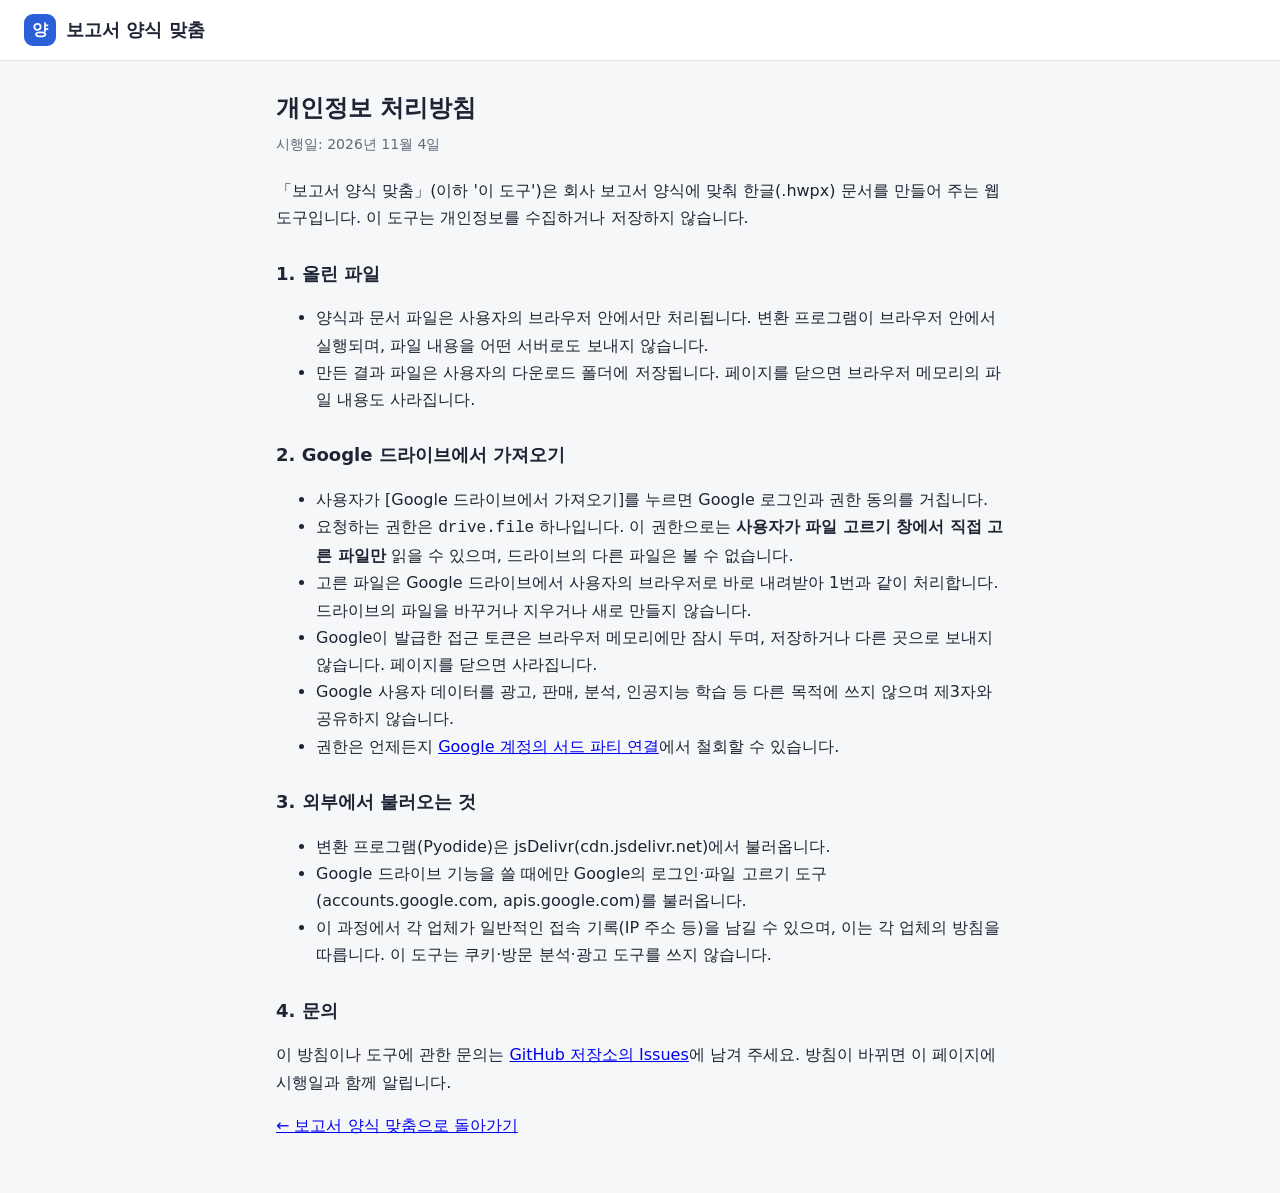
==== web/privacy.html @ dce78ef7 "개인정보 처리방침 페이지 추가(Google 앱 게시 요건) Co-Authored-By: Claude Opus 5.5 <noreply@anthropic.com>" ====
<!doctype html>
<html lang="ko">
<head>
<meta charset="utf-8">
<meta name="viewport" content="width=device-width, initial-scale=1">
<title>개인정보 처리방침 — 보고서 양식 맞춤</title>
<link rel="stylesheet" href="style.css">
<style>
  .doc h1 { font-size: 24px; margin: 0 0 6px; }
  .doc h2 { font-size: 18px; margin: 28px 0 8px; }
  .doc p, .doc li { line-height: 1.7; }
  .doc .date { color: var(--muted); font-size: 14px; margin: 0 0 20px; }
</style>
</head>
<body>
<header class="top">
  <a class="brand" href="./" style="color:inherit;text-decoration:none"><span class="mark" aria-hidden="true">양</span><span>보고서 양식 맞춤</span></a>
</header>

<main class="doc">
  <h1>개인정보 처리방침</h1>
  <p class="date">시행일: 2026년 11월 4일</p>

  <p>「보고서 양식 맞춤」(이하 '이 도구')은 회사 보고서 양식에 맞춰 한글(.hwpx) 문서를 만들어 주는 웹 도구입니다.
  이 도구는 개인정보를 수집하거나 저장하지 않습니다.</p>

  <h2>1. 올린 파일</h2>
  <ul>
    <li>양식과 문서 파일은 사용자의 브라우저 안에서만 처리됩니다. 변환 프로그램이 브라우저 안에서 실행되며, 파일 내용을 어떤 서버로도 보내지 않습니다.</li>
    <li>만든 결과 파일은 사용자의 다운로드 폴더에 저장됩니다. 페이지를 닫으면 브라우저 메모리의 파일 내용도 사라집니다.</li>
  </ul>

  <h2>2. Google 드라이브에서 가져오기</h2>
  <ul>
    <li>사용자가 [Google 드라이브에서 가져오기]를 누르면 Google 로그인과 권한 동의를 거칩니다.</li>
    <li>요청하는 권한은 <code>drive.file</code> 하나입니다. 이 권한으로는 <b>사용자가 파일 고르기 창에서 직접 고른 파일만</b> 읽을 수 있으며, 드라이브의 다른 파일은 볼 수 없습니다.</li>
    <li>고른 파일은 Google 드라이브에서 사용자의 브라우저로 바로 내려받아 1번과 같이 처리합니다. 드라이브의 파일을 바꾸거나 지우거나 새로 만들지 않습니다.</li>
    <li>Google이 발급한 접근 토큰은 브라우저 메모리에만 잠시 두며, 저장하거나 다른 곳으로 보내지 않습니다. 페이지를 닫으면 사라집니다.</li>
    <li>Google 사용자 데이터를 광고, 판매, 분석, 인공지능 학습 등 다른 목적에 쓰지 않으며 제3자와 공유하지 않습니다.</li>
    <li>권한은 언제든지 <a href="https://myaccount.google.com/permissions">Google 계정의 서드 파티 연결</a>에서 철회할 수 있습니다.</li>
  </ul>

  <h2>3. 외부에서 불러오는 것</h2>
  <ul>
    <li>변환 프로그램(Pyodide)은 jsDelivr(cdn.jsdelivr.net)에서 불러옵니다.</li>
    <li>Google 드라이브 기능을 쓸 때에만 Google의 로그인·파일 고르기 도구(accounts.google.com, apis.google.com)를 불러옵니다.</li>
    <li>이 과정에서 각 업체가 일반적인 접속 기록(IP 주소 등)을 남길 수 있으며, 이는 각 업체의 방침을 따릅니다. 이 도구는 쿠키·방문 분석·광고 도구를 쓰지 않습니다.</li>
  </ul>

  <h2>4. 문의</h2>
  <p>이 방침이나 도구에 관한 문의는 <a href="https://github.com/kimshort1234567-jpg/hwpx-yangsik/issues">GitHub 저장소의 Issues</a>에 남겨 주세요.
  방침이 바뀌면 이 페이지에 시행일과 함께 알립니다.</p>

  <p><a href="./">← 보고서 양식 맞춤으로 돌아가기</a></p>
</main>
</body>
</html>
---- web/style.css ----
:root {
  --bg: #f6f7f9;
  --panel: #ffffff;
  --ink: #1d2433;
  --muted: #5f6b7a;
  --line: #dfe3e8;
  --brand: #2b5fd9;
  --brand-soft: #e9effc;
  --ok: #1f8a4c;
  --ok-soft: #e7f5ec;
  --warn: #9a6200;
  --warn-soft: #fdf3e1;
  --err: #c0362c;
  --err-soft: #fdecea;
  --radius: 14px;
  --shadow: 0 1px 2px rgba(16, 24, 40, .06), 0 4px 16px rgba(16, 24, 40, .06);
  color-scheme: light;
}
@media (prefers-color-scheme: dark) {
  :root {
    --bg: #12151b; --panel: #1b2029; --ink: #e8ebf0; --muted: #9aa4b2; --line: #2c3340;
    --brand: #6c95f0; --brand-soft: #1f2a44; --ok: #4cc283; --ok-soft: #173326; --warn: #e2a84a; --warn-soft: #34291a;
    --err: #f07a70; --err-soft: #3a1f1d; color-scheme: dark;
  }
}
* { box-sizing: border-box; }
body {
  margin: 0; background: var(--bg); color: var(--ink);
  font-family: "Pretendard", "Apple SD Gothic Neo", "Malgun Gothic", "Noto Sans KR", system-ui, sans-serif;
  font-size: 16px; line-height: 1.6;
}
.top {
  display: flex; align-items: center; justify-content: space-between; gap: 12px;
  padding: 14px 24px; background: var(--panel); border-bottom: 1px solid var(--line);
  position: sticky; top: 0; z-index: 5;
}
.brand { display: flex; align-items: center; gap: 10px; font-weight: 700; font-size: 18px; }
.mark {
  display: inline-grid; place-items: center; width: 32px; height: 32px; border-radius: 9px;
  background: var(--brand); color: #fff; font-size: 16px;
}
.engine { display: flex; align-items: center; gap: 8px; font-size: 13px; color: var(--muted); }
.engine .dot { width: 8px; height: 8px; border-radius: 50%; background: var(--warn); animation: pulse 1.2s infinite; }
.engine.ready .dot { background: var(--ok); animation: none; }
.engine.fail .dot { background: var(--err); animation: none; }
@keyframes pulse { 50% { opacity: .3; } }

main { max-width: 760px; margin: 0 auto; padding: 28px 16px 40px; }
.lead { font-size: 17px; margin: 0 0 6px; }
.privacy { margin: 0 0 24px; color: var(--muted); font-size: 14px; }

.step {
  background: var(--panel); border: 1px solid var(--line); border-radius: var(--radius);
  box-shadow: var(--shadow); padding: 20px 22px; margin-bottom: 18px; transition: opacity .2s;
}
.step.locked { opacity: .45; pointer-events: none; }
.step-head { display: flex; align-items: center; gap: 12px; margin-bottom: 14px; }
.step-head h2 { font-size: 18px; margin: 0; }
.num {
  display: inline-grid; place-items: center; width: 28px; height: 28px; border-radius: 50%;
  background: var(--brand-soft); color: var(--brand); font-weight: 700; flex: none;
}
.step.done .num { background: var(--ok); color: #fff; }

.drop {
  border: 2px dashed var(--line); border-radius: 12px; padding: 26px 16px; text-align: center;
  transition: border-color .15s, background .15s; outline: none;
}
.drop.over, .drop:focus-visible { border-color: var(--brand); background: var(--brand-soft); }
.drop-main { margin: 0; font-weight: 600; }
.drop-sub { margin: 4px 0 10px; color: var(--muted); font-size: 14px; }
.drop-hint { margin: 12px 0 0; color: var(--muted); font-size: 13px; }

.btn {
  font: inherit; font-size: 15px; font-weight: 600; border-radius: 10px; padding: 9px 18px; cursor: pointer;
  border: 1px solid var(--brand); background: var(--panel); color: var(--brand);
}
.btn:hover { background: var(--brand-soft); }
.btn.primary { background: var(--brand); color: #fff; }
.btn.primary:hover { filter: brightness(1.07); }
.btn.ghost { border-color: var(--line); color: var(--ink); }
.btn:disabled { opacity: .45; cursor: not-allowed; filter: none; }
.linkbtn { font: inherit; font-size: 14px; background: none; border: 0; color: var(--brand); cursor: pointer; padding: 0; }

.card { border: 1px solid var(--line); border-radius: 12px; padding: 14px 16px; }
.card .file { display: flex; align-items: center; justify-content: space-between; gap: 10px; flex-wrap: wrap; }
.card .file b { overflow-wrap: anywhere; }
.card .file > span { min-width: 0; flex: 1 1 260px; }
.chips { display: flex; flex-wrap: wrap; gap: 6px; margin: 10px 0 2px; padding: 0; list-style: none; }
.chips li { font-size: 13px; padding: 3px 10px; border-radius: 999px; background: var(--ok-soft); color: var(--ok); }
.chips li.no { background: var(--bg); color: var(--muted); }
.notes { margin: 10px 0 0; padding-left: 18px; font-size: 14px; color: var(--muted); }
.notes li.warn { color: var(--warn); }
.done-msg { margin: 0 0 8px; font-size: 17px; font-weight: 700; color: var(--ok); }
.row-actions { display: flex; flex-wrap: wrap; gap: 8px; margin-top: 12px; }
.error { margin: 10px 0 0; padding: 10px 12px; border-radius: 10px; background: var(--err-soft); color: var(--err); font-size: 14px; }
.foot { text-align: center; color: var(--muted); font-size: 13px; padding: 0 16px 30px; }

.modal { position: fixed; inset: 0; background: rgba(15, 20, 30, .45); display: grid; place-items: center; padding: 16px; z-index: 20; }
.modal[hidden] { display: none; }
.sheet {
  background: var(--panel); border-radius: 16px; padding: 22px 22px 18px; width: min(560px, 100%);
  max-height: calc(100vh - 32px); overflow: auto; box-shadow: 0 10px 40px rgba(0, 0, 0, .25);
}
.sheet.small { width: min(420px, 100%); }
.sheet.center { text-align: center; }
.sheet h3 { margin: 0 0 4px; font-size: 19px; }
.hint { margin: 0 0 14px; color: var(--muted); font-size: 14px; }
fieldset { border: 1px solid var(--line); border-radius: 12px; padding: 12px 14px; margin: 0 0 12px; }
fieldset[hidden] { display: none; }
.opt-desc { display: block; margin: 1px 0 0 24px; font-size: 13px; color: var(--muted); }
.opt-note { margin: 8px 0 0; font-size: 13px; color: var(--muted); }
legend { font-weight: 700; padding: 0 4px; }
legend small { font-weight: 400; color: var(--muted); }
.opts { display: flex; gap: 18px; flex-wrap: wrap; margin-top: 4px; }
.opts.col { flex-direction: column; gap: 6px; }
label { cursor: pointer; }
.row { display: flex; align-items: center; gap: 8px; flex-wrap: wrap; margin-top: 6px; }
.sub { margin-top: 10px; padding-top: 10px; border-top: 1px dashed var(--line); }
.sub[hidden] { display: none; }
.q { margin: 0 0 2px; font-weight: 600; }
input[type=text], input[type=number] {
  font: inherit; font-size: 15px; padding: 6px 10px; border: 1px solid var(--line); border-radius: 8px;
  background: var(--panel); color: var(--ink); min-width: 0; flex: 1 1 200px;
}
input[type=number] { flex: 0 1 160px; }
.preview { font-size: 14px; color: var(--brand); background: var(--brand-soft); border-radius: 6px; padding: 1px 8px; }
.preview:empty { display: none; }
.need { min-height: 1.2em; margin: 4px 0 0; color: var(--warn); font-size: 14px; }
.actions { display: flex; justify-content: flex-end; gap: 8px; margin-top: 12px; }
.import-choices { display: grid; gap: 10px; margin-top: 12px; }
.choice {
  display: flex; align-items: center; gap: 12px; text-align: left; font: inherit; color: var(--ink);
  border: 1px solid var(--line); border-radius: 12px; background: var(--panel); padding: 12px 14px; cursor: pointer;
}
.choice:hover:not(:disabled) { border-color: var(--brand); background: var(--brand-soft); }
.choice:disabled { opacity: .5; cursor: not-allowed; }
.choice b { display: block; }
.choice small { color: var(--muted); }
.choice .ico { font-size: 22px; }
.spinner {
  width: 34px; height: 34px; margin: 6px auto 10px; border-radius: 50%;
  border: 3px solid var(--brand-soft); border-top-color: var(--brand); animation: spin .8s linear infinite;
}
@keyframes spin { to { transform: rotate(360deg); } }
@media (max-width: 520px) {
  .top { padding: 12px 16px; }
  .step { padding: 16px; }
  .engine #engineText { display: none; }
}
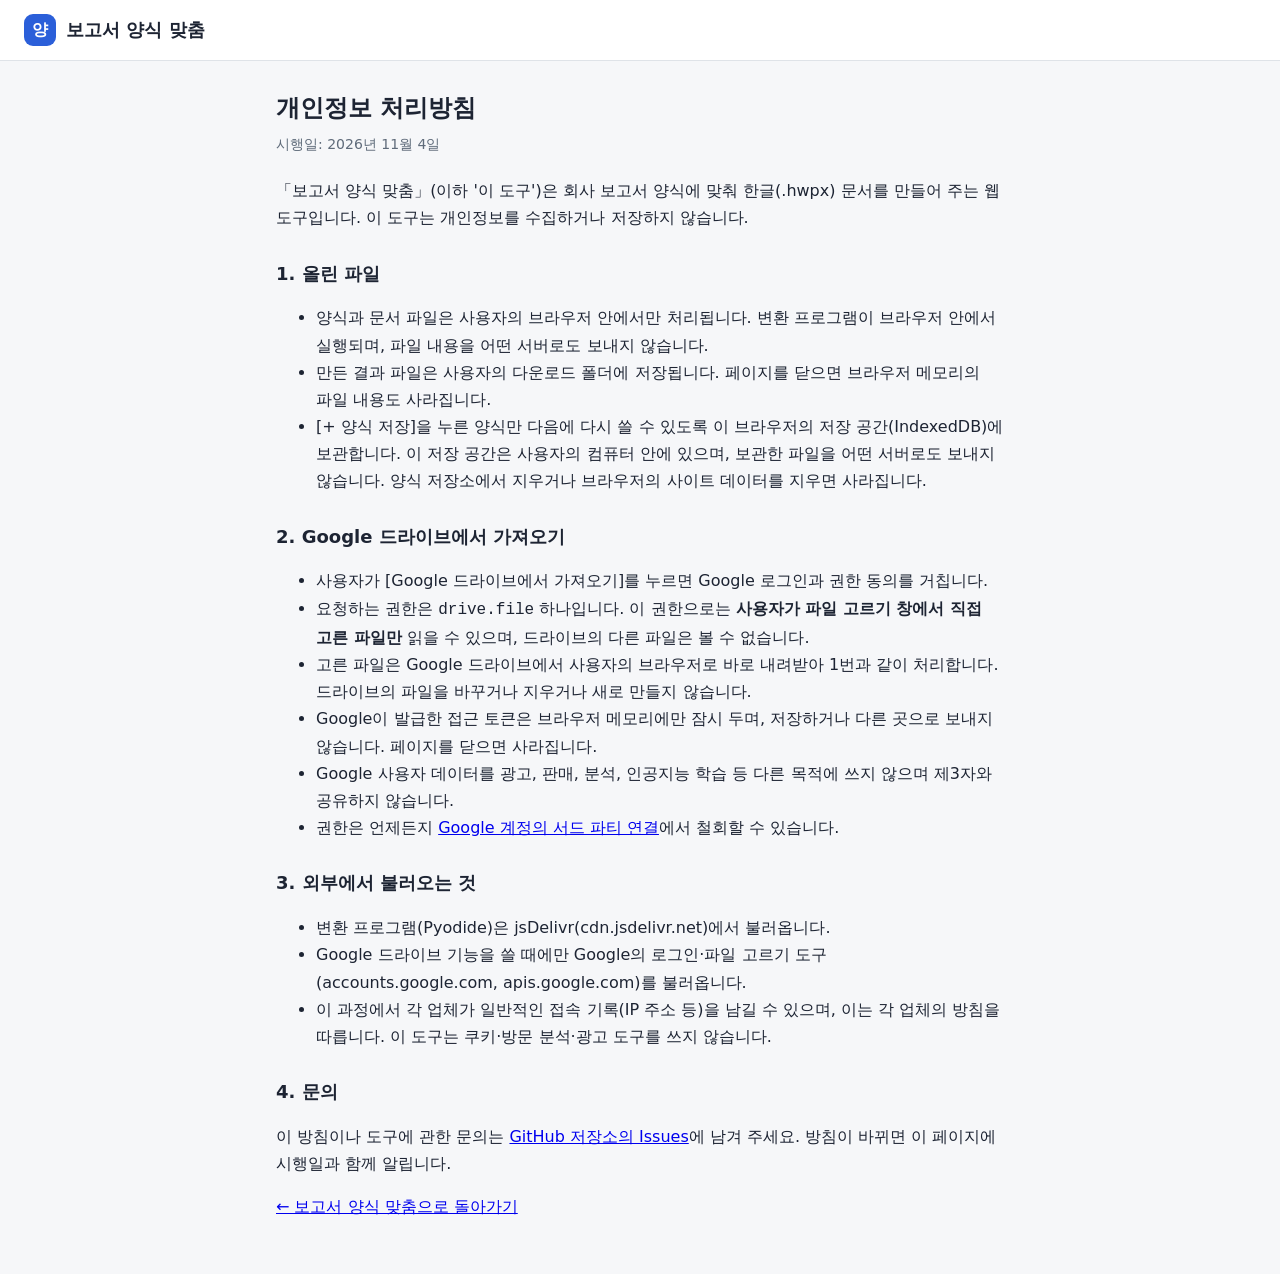
==== commit 843e0ecb: "양식 저장소: 올린 양식을 브라우저에 보관하고 다음에 바로 고르기 - 1단계 오른쪽 위 [+ 양식 저장] → 이 브라우저의 IndexedDB에 보관(어디로도 전송하지 않음) - 양" ====
--- a/web/privacy.html
+++ b/web/privacy.html
@@ -28,6 +28,9 @@
   <ul>
     <li>양식과 문서 파일은 사용자의 브라우저 안에서만 처리됩니다. 변환 프로그램이 브라우저 안에서 실행되며, 파일 내용을 어떤 서버로도 보내지 않습니다.</li>
     <li>만든 결과 파일은 사용자의 다운로드 폴더에 저장됩니다. 페이지를 닫으면 브라우저 메모리의 파일 내용도 사라집니다.</li>
+    <li>[+ 양식 저장]을 누른 양식만 다음에 다시 쓸 수 있도록 이 브라우저의 저장 공간(IndexedDB)에 보관합니다.
+    이 저장 공간은 사용자의 컴퓨터 안에 있으며, 보관한 파일을 어떤 서버로도 보내지 않습니다.
+    양식 저장소에서 지우거나 브라우저의 사이트 데이터를 지우면 사라집니다.</li>
   </ul>
 
   <h2>2. Google 드라이브에서 가져오기</h2>
--- a/web/style.css
+++ b/web/style.css
@@ -28,6 +28,7 @@
   margin: 0; background: var(--bg); color: var(--ink);
   font-family: "Pretendard", "Apple SD Gothic Neo", "Malgun Gothic", "Noto Sans KR", system-ui, sans-serif;
   font-size: 16px; line-height: 1.6;
+  word-break: keep-all; overflow-wrap: break-word; /* 한글은 낱말(띄어쓰기) 단위로 줄을 바꾼다 */
 }
 .top {
   display: flex; align-items: center; justify-content: space-between; gap: 12px;
@@ -49,13 +50,85 @@
 .lead { font-size: 17px; margin: 0 0 6px; }
 .privacy { margin: 0 0 24px; color: var(--muted); font-size: 14px; }
 
+/* 배치: 좁은 화면은 한 줄(소개 → 양식 저장소 → 단계), 넓은 화면은 단계를 가운데 두고 왼쪽 여백에 양식 저장소(아래 @media) */
+main.layout { display: grid; grid-template-columns: minmax(0, 1fr); align-items: start; }
+
+/* 양식 저장소 */
+.vault {
+  background: var(--panel); border: 1px solid var(--line); border-radius: var(--radius);
+  box-shadow: var(--shadow); padding: 16px 12px 14px; margin: 0 0 18px;
+}
+.vault-head { display: flex; align-items: baseline; justify-content: space-between; gap: 8px; padding: 0 6px; }
+.vault-head h2 { margin: 0; font-size: 17px; outline: none; }
+.vault-count { font-size: 13px; color: var(--muted); }
+.vault-sub { margin: 2px 6px 10px; font-size: 13px; color: var(--muted); }
+.vault.empty .vault-sub { display: none; }
+.vault-empty { margin: 8px 6px 0; font-size: 14px; color: var(--muted); line-height: 1.55; }
+.vault-list { list-style: none; margin: 0; padding: 0; display: grid; gap: 2px; }
+.vi { display: flex; align-items: center; gap: 2px; padding-right: 2px; border-radius: 10px; }
+.vi:hover { background: var(--bg); }
+.vi.on { background: var(--brand-soft); }
+.vi-main {
+  flex: 1 1 auto; min-width: 0; display: flex; align-items: center; gap: 10px; text-align: left;
+  font: inherit; color: var(--ink); background: none; border: 0; border-radius: 10px; padding: 7px 6px; cursor: pointer;
+}
+.vi-main:focus-visible, .icon:focus-visible { outline: 2px solid var(--brand); outline-offset: -2px; }
+.vi-num {
+  flex: none; display: inline-grid; place-items: center; width: 24px; height: 24px; border-radius: 50%;
+  border: 1px solid var(--line); background: var(--bg); color: var(--muted); font-size: 13px; font-weight: 700;
+}
+.vi.on .vi-num { background: var(--brand); border-color: var(--brand); color: #fff; }
+.vi-text { min-width: 0; display: flex; flex-direction: column; }
+.vi-name { font-size: 15px; font-weight: 600; line-height: 1.35; overflow-wrap: anywhere; }
+.vi-meta { font-size: 12px; color: var(--muted); }
+.vi-meta b { color: var(--brand); font-weight: 600; }
+.vi.flash { animation: flash 1.8s ease-out; }
+@keyframes flash { 0%, 40% { box-shadow: inset 0 0 0 2px var(--ok); } 100% { box-shadow: inset 0 0 0 2px transparent; } }
+.icon {
+  flex: none; display: inline-grid; place-items: center; width: 30px; height: 30px; padding: 0; border: 0; border-radius: 8px;
+  background: none; color: var(--muted); font: inherit; font-size: 15px; cursor: pointer;
+}
+.icon:hover { background: var(--line); color: var(--ink); }
+.icon.del:hover { background: var(--err-soft); color: var(--err); }
+.icon.ok { color: var(--ok); font-weight: 700; }
+.vi.editing { padding: 4px 4px 4px 6px; background: var(--brand-soft); }
+.vault .vi-input { flex: 1 1 auto; min-width: 0; margin-left: 6px; padding: 4px 8px; font-size: 14px; }
+.vi.confirm { display: block; padding: 10px; background: var(--err-soft); }
+.vi.confirm p { margin: 0 0 8px; font-size: 14px; overflow-wrap: anywhere; }
+.vi-ask { display: flex; gap: 6px; }
+.vault-msg { margin: 0; font-size: 13px; color: var(--ok); }
+.vault-msg:not(:empty) { margin-top: 10px; padding: 8px 10px; border-radius: 8px; background: var(--ok-soft); }
+.vault-msg.bad { color: var(--err); }
+.vault-msg.bad:not(:empty) { background: var(--err-soft); }
+.vault-note { margin: 12px 6px 0; font-size: 12px; color: var(--muted); line-height: 1.5; }
+.tag {
+  display: inline-block; margin-left: 4px; padding: 1px 8px; border-radius: 999px; vertical-align: 1px;
+  background: var(--brand-soft); color: var(--brand); font-size: 12px; font-weight: 600;
+}
+@media (min-width: 1100px) {
+  main.layout {
+    max-width: none; column-gap: 28px;
+    grid-template-columns: minmax(280px, 1fr) minmax(0, 760px) minmax(0, 1fr);
+    grid-template-areas: "vault intro ." "vault steps .";
+    grid-template-rows: auto 1fr;
+  }
+  .intro { grid-area: intro; }
+  .steps { grid-area: steps; }
+  .vault {
+    grid-area: vault; justify-self: end; width: min(100%, 300px); margin: 0;
+    position: sticky; top: 84px; max-height: calc(100vh - 104px); display: flex; flex-direction: column;
+  }
+  .vault-list { overflow-y: auto; }
+}
+
 .step {
   background: var(--panel); border: 1px solid var(--line); border-radius: var(--radius);
   box-shadow: var(--shadow); padding: 20px 22px; margin-bottom: 18px; transition: opacity .2s;
 }
 .step.locked { opacity: .45; pointer-events: none; }
 .step-head { display: flex; align-items: center; gap: 12px; margin-bottom: 14px; }
-.step-head h2 { font-size: 18px; margin: 0; }
+.step-head h2 { font-size: 18px; margin: 0; flex: 1 1 auto; min-width: 0; }
+.save-tmpl { flex: none; }
 .num {
   display: inline-grid; place-items: center; width: 28px; height: 28px; border-radius: 50%;
   background: var(--brand-soft); color: var(--brand); font-weight: 700; flex: none;
@@ -80,6 +153,10 @@
 .btn.primary:hover { filter: brightness(1.07); }
 .btn.ghost { border-color: var(--line); color: var(--ink); }
 .btn:disabled { opacity: .45; cursor: not-allowed; filter: none; }
+.btn.small { font-size: 14px; padding: 5px 12px; border-radius: 8px; }
+.btn.danger { background: var(--err); border-color: var(--err); color: #fff; }
+.btn.danger:hover { filter: brightness(1.07); }
+.btn.saved:disabled { opacity: 1; border-color: var(--ok); background: var(--ok-soft); color: var(--ok); cursor: default; }
 .linkbtn { font: inherit; font-size: 14px; background: none; border: 0; color: var(--brand); cursor: pointer; padding: 0; }
 
 .card { border: 1px solid var(--line); border-radius: 12px; padding: 14px 16px; }
